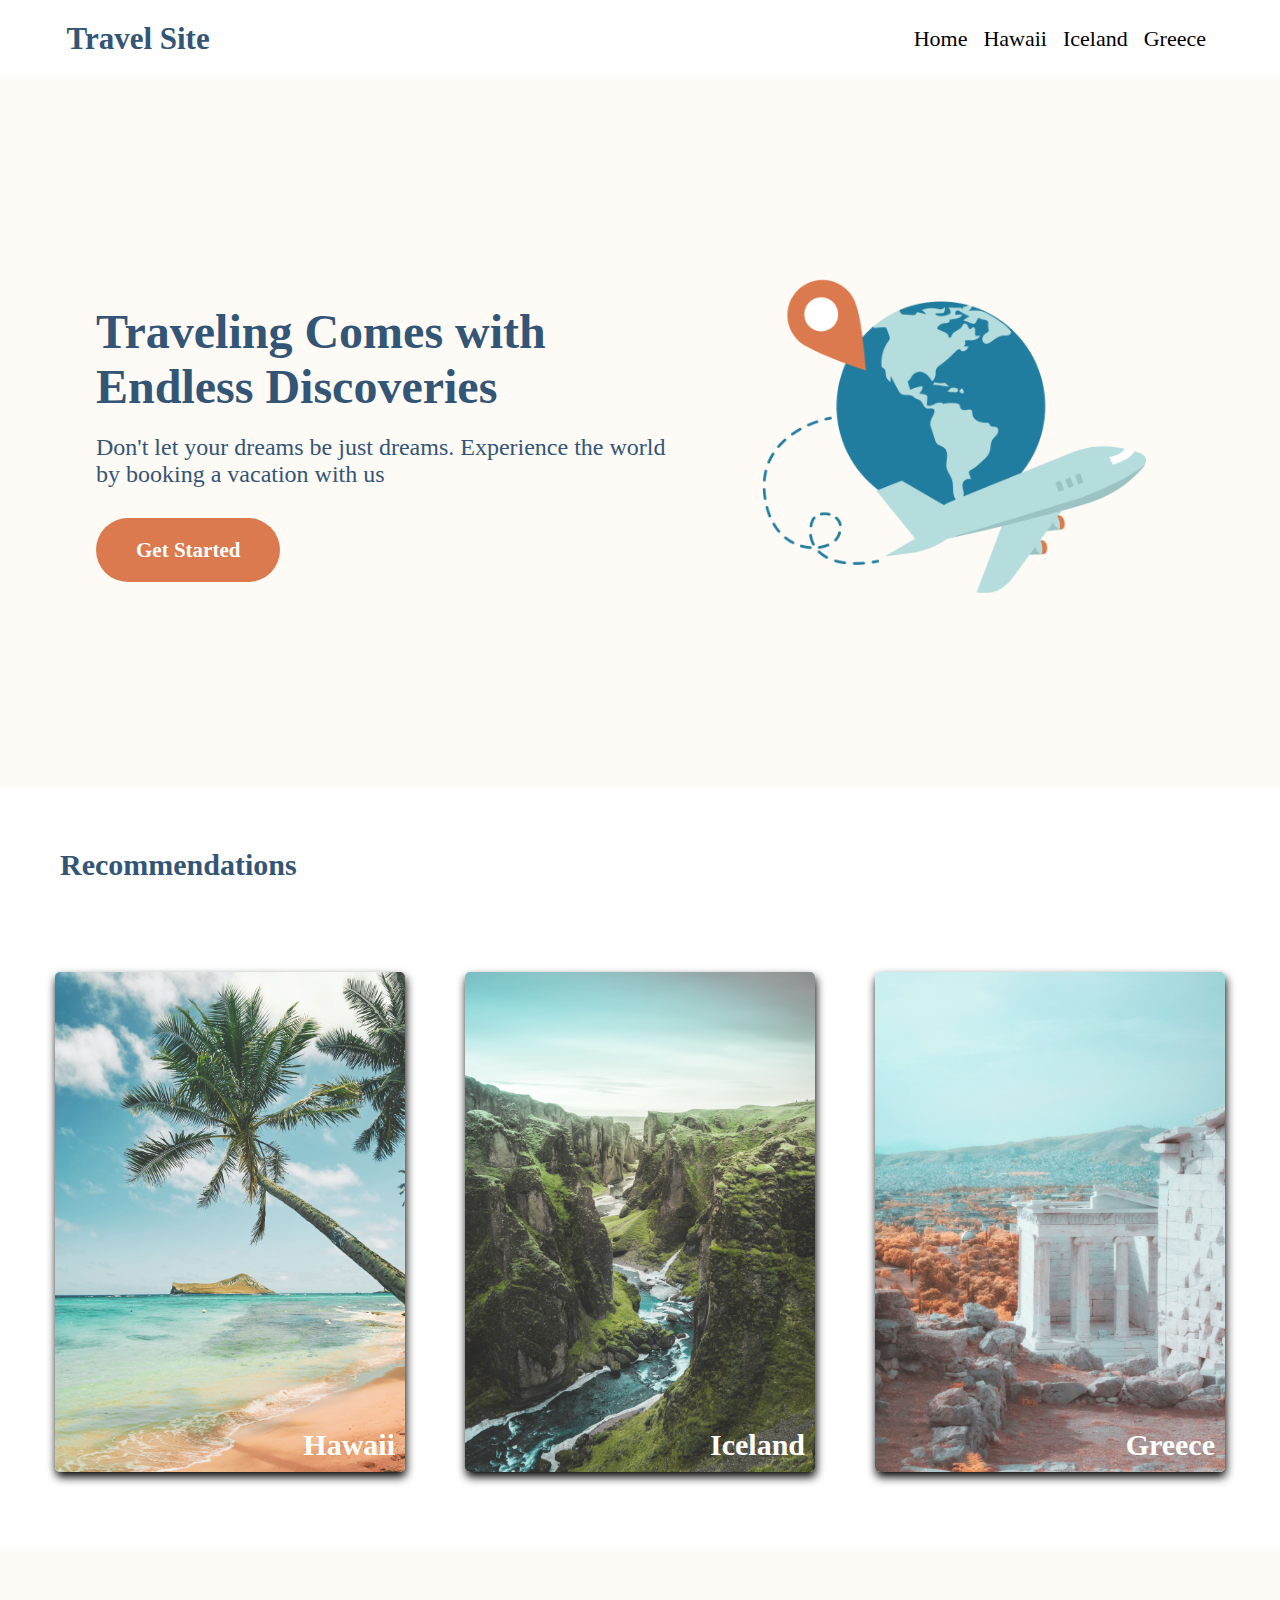
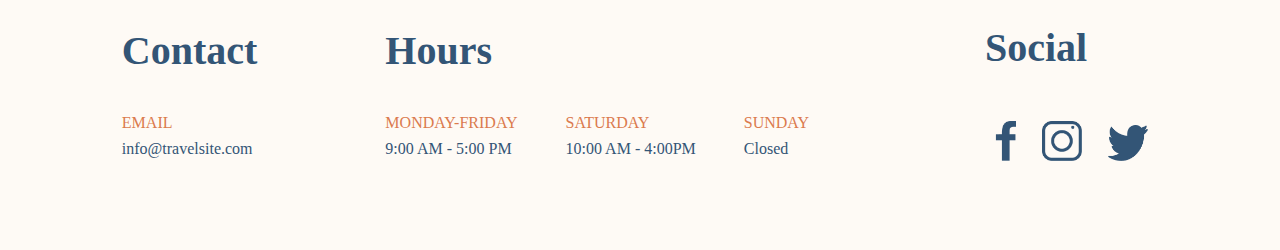
==== index.html @ bbffe51c "final commit" ====
<!DOCTYPE html>
<html lang="en">
<head>
    <meta charset="UTF-8">
    <meta http-equiv="X-UA-Compatible" content="IE=edge">
    <meta name="viewport" content="width=device-width, initial-scale=1.0">
    <title>Travel Site</title>
    <link href="./css/global.css" type="text/css" rel="stylesheet">
    <link href="css/main.css" type="text/css" rel="stylesheet">
</head>
<body>
    <header>
        <nav class="main-nav">
            <h1 class="main-nav__logo">Travel Site</h1>
            <ul class="main-nav__list">
                <li class="main-nav__list-item"><a class="main-nav__list-item" href="index.html">Home</a></li>
                <li class="main-nav__list-item"><a class="main-nav__list-item" href="./pages/hawaii.html">Hawaii</a></li>
                <li class="main-nav__list-item"><a class="main-nav__list-item" href="./pages/iceland.html">Iceland</a></li>
                <li class="main-nav__list-item"><a class="main-nav__list-item" href="./pages/greece.html">Greece</a></li>
            </ul>
        </nav>
        <div class="hero">
            <h1 class="hero__title">Traveling Comes with Endless Discoveries</h1>
            <p class="hero__content">Don't let your dreams be just dreams. Experience the world by booking a vacation with us</p>
            <div>
            <a class="hero__button" href="#">Get Started</a>
            </div>
        </div>
    </header>
<section>
        <h2 class="section-title">Recommendations<h2>
    <div class="cardsContainer">
        <a href="./pages/hawaii.html">
             <div class="card__item card__item--hawaii">Hawaii</div>
        </a>
    <a href="./pages/iceland.html">
            <div class="card__item card__item--iceland">Iceland</div>
    </a>
    <a href="./pages/greece.html">
        <div class="card__item card_item--greece">Greece</div>
    </a>
    </div>
</section>

<footer class="footer-container">
    <!--parent container-->
    <div class="footer__item--contact">
        <h2 class="footer__item--title">Contact</h2>
        <h3 class="footer__item--subtitle">Email</h3>
        <p class="footer__item--text">info@travelsite.com</p>
    </div>

    <div class="footer__item--hours ">
        <h2 class="footer__item--title">Hours</h2>
        <h3 class="footer__item--subtitle">Monday-Friday</h3>
        <p class="footer__item--text">9:00 AM - 5:00 PM</p>
    </div>

    <div class="footer__item--weekend ">
        <p class="footer__item--subtitle">Saturday</p>
        <p class="footer__item--text">10:00 AM - 4:00PM</p>
    </div>

    <div class="footer__item--weekend ">
        <p class="footer__item--subtitle">Sunday</p>
        <p class="footer__item--text">Closed</p>
    </div>
    

    <div class="footer__item--social ">
        <h2 class="footer__item--title">Social<h2>
            <a href="https://www.facebook.com"><img src="./assets/Icons/icon-facebook.png" alt="facebook"></a>
            <a href="https://www.instagram.com"><img src="./assets/Icons/icon-instagram.png" alt="facebook"></a>
            <a href="https://www.twitter.com"><img src="./assets/Icons/icon-twitter.png" alt="facebook"></a>
        </div>
</footer>

</body>
</html>
---- css/global.css ----
*,
*:before,
*:after {
  box-sizing: border-box;
  margin: 0;
  padding: 0;
  font-family: verdana;
}
.main-nav {
    background-color: #ffff;
    display: flex;
    flex-direction: row;
    justify-content: space-between;
    align-items: center;
    margin: 20px;
}
.main-nav__logo {
    font-size: 31px;
    color: #335576;
    display: inline-block;
    margin-left: 1.5em;
}

.main-nav__list {
    display: inline-block;
    margin-right: 3em;
}
.main-nav__list-item{
    font-size: 22px;
    font-weight: 500;
    display: inline-block;
    padding: 3px;
}

.cardsContainer{
    display: flex;
    justify-content: center;
    margin: 2em;
}

.card__item {
    width: 350px;
    height: 500px;
    border-radius: 5px;
    box-shadow: 1px 5px 10px black;
    margin: 1em;
}
.footer-container {
    background-color: #FEFAF5;
    height: 300px;
    display: flex;
    align-items: center;
    justify-content: center;
}
.footer__item--title {
    color: #335576;
    padding-bottom: 1em;
    font-size: 40px;
}
.footer__item--subtitle {
    color: #DB7A4E;
    padding-bottom: 0.5em;
    font-size: 16px;
    font-weight: lighter;
    text-transform: uppercase;
}
.footer__item--text {
    color: #335576;
    padding-bottom: 1em;
}
.footer__item--weekend {
    padding-top: 5.5em;
    align-items: flex-end;
    justify-content: flex-end;
    padding-right: 3em;
}
.footer__item--contact{
    padding-right: 8em;
}

.footer__item--social {
    padding-left: 8em;
    display: flex;
    flex-direction: column;
}
.footer__item--hours {
    padding-right: 3em;

}
img {
    max-width: 60px;
    max-height: 60px;
    padding: 10px;
}
a.main-nav__list-item:link {
    text-decoration: none;
    color: black;
}
a.main-nav__list-item:visited {
    color: black
}
a.main-nav__list-item:hover {
    border-bottom: 3px solid #DB7A4E;
}
a.hero__button {
    color: white;
    text-decoration: none;
}
---- css/main.css ----
*,
*:before,
*:after {
  box-sizing: border-box;
  margin: 0;
  padding: 0;
  font-family: verdana;
}
.hero {
    background-image: url('../assets/Images/hero.png');
    background-repeat: no-repeat;
    background-position: 85% center;
    background-color: #FEFAF5;
    background-size: 30%;
    height: 710px;
    display: flex;
    flex-direction: column;
    justify-content: center;
    padding-left: 6em;
}

.hero__title {
    max-width: 50%;
    font-size: 48px;
    color: #335576;
    margin-bottom: 20px;
}
.hero__content{
    max-width: 50%;
    font-size: 24px;
    color: #335576;
    margin-bottom: 50px;
}
.hero__button{
    color:white;
    font-size: 21px;
    font-weight: bold;
    background-color: #DB7A4E;
    padding: 20px 40px;
    border-radius: 40px;
}
.card__item--hawaii {
    background-image: url('../assets/Images/hawaii.jpg');
    background-position: center center;
    background-size: cover;
    display:flex;
    justify-content: flex-end;
    align-items: flex-end;
    padding: 10px;
    color: white;
    font-size: 30px;
}

.card__item--iceland {
    background-image: url('../assets/Images/iceland.jpg');
    background-position: center center;
    background-size: cover;
    display:flex;
    justify-content: flex-end;
    align-items: flex-end;
    padding: 10px;
    color: white;
    font-size: 30px;
}
.card_item--greece {
    background-image: url('../assets/Images/greece.jpg');
    background-size: cover;
    background-position: center center;
    display:flex;
    justify-content: flex-end;
    align-items: flex-end;
    padding: 10px;
    color: white;
    font-size: 30px;
}
.section-title {
    margin: 2em;
    font-size: 30px;
    color: #335576;
}
a:link {
    text-decoration: none;
}
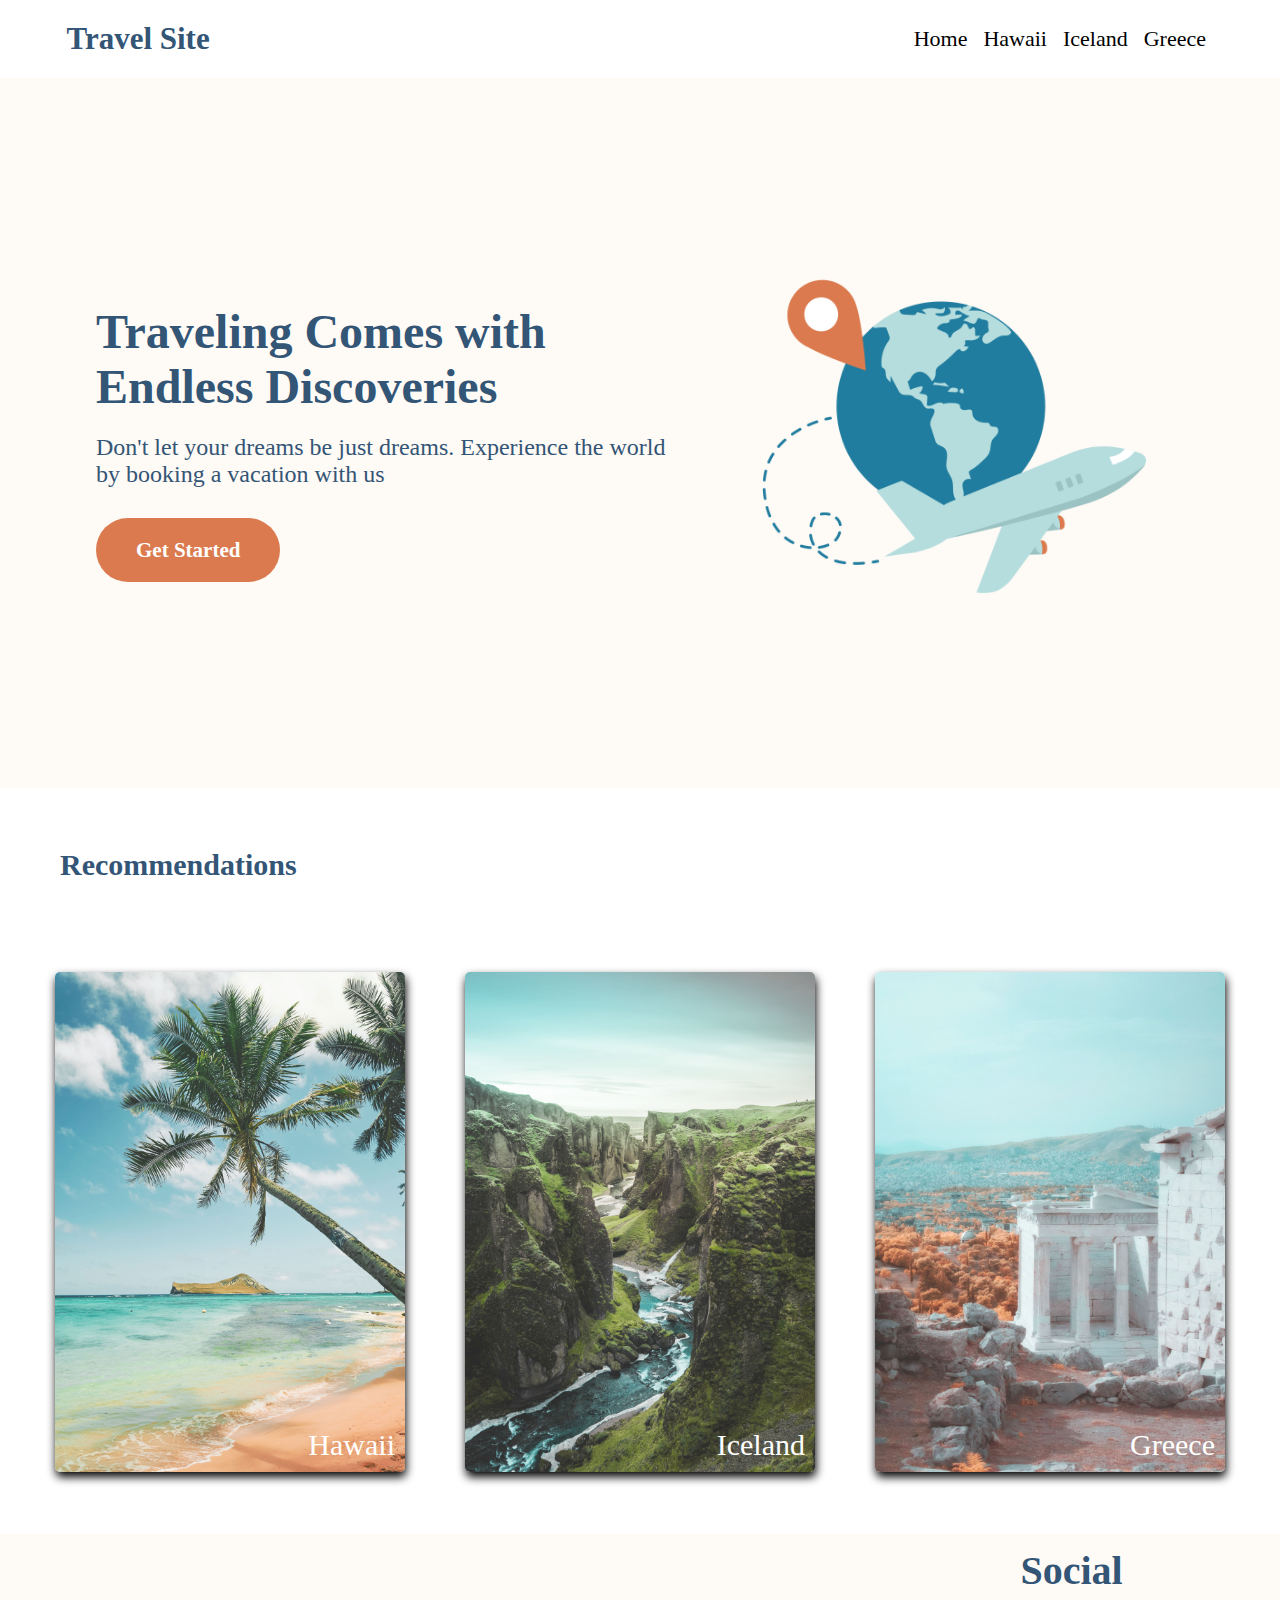
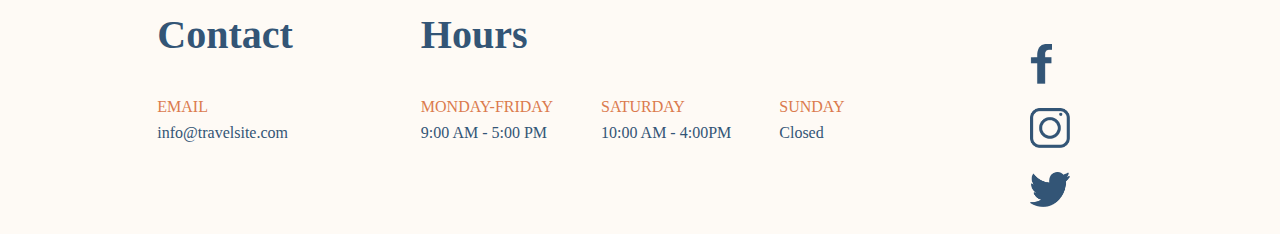
==== commit e5332d16: "fixed syntax errors" ====
--- a/index.html
+++ b/index.html
@@ -1,79 +1,97 @@
 <!DOCTYPE html>
 <html lang="en">
-<head>
-    <meta charset="UTF-8">
-    <meta http-equiv="X-UA-Compatible" content="IE=edge">
-    <meta name="viewport" content="width=device-width, initial-scale=1.0">
+  <head>
+    <meta charset="UTF-8" />
+    <meta http-equiv="X-UA-Compatible" content="IE=edge" />
+    <meta name="viewport" content="width=device-width, initial-scale=1.0" />
     <title>Travel Site</title>
-    <link href="./css/global.css" type="text/css" rel="stylesheet">
-    <link href="css/main.css" type="text/css" rel="stylesheet">
-</head>
-<body>
+    <link href="./css/global.css" type="text/css" rel="stylesheet" />
+    <link href="css/main.css" type="text/css" rel="stylesheet" />
+  </head>
+  <body>
     <header>
-        <nav class="main-nav">
-            <h1 class="main-nav__logo">Travel Site</h1>
-            <ul class="main-nav__list">
-                <li class="main-nav__list-item"><a class="main-nav__list-item" href="index.html">Home</a></li>
-                <li class="main-nav__list-item"><a class="main-nav__list-item" href="./pages/hawaii.html">Hawaii</a></li>
-                <li class="main-nav__list-item"><a class="main-nav__list-item" href="./pages/iceland.html">Iceland</a></li>
-                <li class="main-nav__list-item"><a class="main-nav__list-item" href="./pages/greece.html">Greece</a></li>
-            </ul>
-        </nav>
-        <div class="hero">
-            <h1 class="hero__title">Traveling Comes with Endless Discoveries</h1>
-            <p class="hero__content">Don't let your dreams be just dreams. Experience the world by booking a vacation with us</p>
-            <div>
-            <a class="hero__button" href="#">Get Started</a>
-            </div>
+      <nav class="main-nav">
+        <h1 class="main-nav__logo">Travel Site</h1>
+        <ul class="main-nav__list">
+          <li class="main-nav__list-item">
+            <a class="main-nav__list-item" href="index.html">Home</a>
+          </li>
+          <li class="main-nav__list-item">
+            <a class="main-nav__list-item" href="./pages/hawaii.html">Hawaii</a>
+          </li>
+          <li class="main-nav__list-item">
+            <a class="main-nav__list-item" href="./pages/iceland.html"
+              >Iceland</a
+            >
+          </li>
+          <li class="main-nav__list-item">
+            <a class="main-nav__list-item" href="./pages/greece.html">Greece</a>
+          </li>
+        </ul>
+      </nav>
+      <div class="hero">
+        <h1 class="hero__title">Traveling Comes with Endless Discoveries</h1>
+        <p class="hero__content">
+          Don't let your dreams be just dreams. Experience the world by booking
+          a vacation with us
+        </p>
+        <div>
+          <a class="hero__button" href="#">Get Started</a>
         </div>
+      </div>
     </header>
-<section>
-        <h2 class="section-title">Recommendations<h2>
-    <div class="cardsContainer">
+    <section>
+      <h2 class="section-title">Recommendations</h2>
+
+      <div class="cardsContainer">
         <a href="./pages/hawaii.html">
-             <div class="card__item card__item--hawaii">Hawaii</div>
+          <div class="card__item card__item--hawaii">Hawaii</div>
         </a>
-    <a href="./pages/iceland.html">
-            <div class="card__item card__item--iceland">Iceland</div>
-    </a>
-    <a href="./pages/greece.html">
-        <div class="card__item card_item--greece">Greece</div>
-    </a>
-    </div>
-</section>
+        <a href="./pages/iceland.html">
+          <div class="card__item card__item--iceland">Iceland</div>
+        </a>
+        <a href="./pages/greece.html">
+          <div class="card__item card_item--greece">Greece</div>
+        </a>
+      </div>
+    </section>
 
-<footer class="footer-container">
-    <!--parent container-->
-    <div class="footer__item--contact">
+    <footer class="footer-container">
+      <!--parent container-->
+      <div class="footer__item--contact">
         <h2 class="footer__item--title">Contact</h2>
         <h3 class="footer__item--subtitle">Email</h3>
         <p class="footer__item--text">info@travelsite.com</p>
-    </div>
+      </div>
 
-    <div class="footer__item--hours ">
+      <div class="footer__item--hours">
         <h2 class="footer__item--title">Hours</h2>
         <h3 class="footer__item--subtitle">Monday-Friday</h3>
         <p class="footer__item--text">9:00 AM - 5:00 PM</p>
-    </div>
+      </div>
 
-    <div class="footer__item--weekend ">
+      <div class="footer__item--weekend">
         <p class="footer__item--subtitle">Saturday</p>
         <p class="footer__item--text">10:00 AM - 4:00PM</p>
-    </div>
+      </div>
 
-    <div class="footer__item--weekend ">
+      <div class="footer__item--weekend">
         <p class="footer__item--subtitle">Sunday</p>
         <p class="footer__item--text">Closed</p>
-    </div>
-    
+      </div>
 
-    <div class="footer__item--social ">
-        <h2 class="footer__item--title">Social<h2>
-            <a href="https://www.facebook.com"><img src="./assets/Icons/icon-facebook.png" alt="facebook"></a>
-            <a href="https://www.instagram.com"><img src="./assets/Icons/icon-instagram.png" alt="facebook"></a>
-            <a href="https://www.twitter.com"><img src="./assets/Icons/icon-twitter.png" alt="facebook"></a>
-        </div>
-</footer>
-
-</body>
-</html>+      <div class="footer__item--social">
+        <h2 class="footer__item--title">Social</h2>
+        <a href="https://www.facebook.com"
+          ><img src="./assets/Icons/icon-facebook.png" alt="facebook"
+        /></a>
+        <a href="https://www.instagram.com"
+          ><img src="./assets/Icons/icon-instagram.png" alt="facebook"
+        /></a>
+        <a href="https://www.twitter.com"
+          ><img src="./assets/Icons/icon-twitter.png" alt="facebook"
+        /></a>
+      </div>
+    </footer>
+  </body>
+</html>
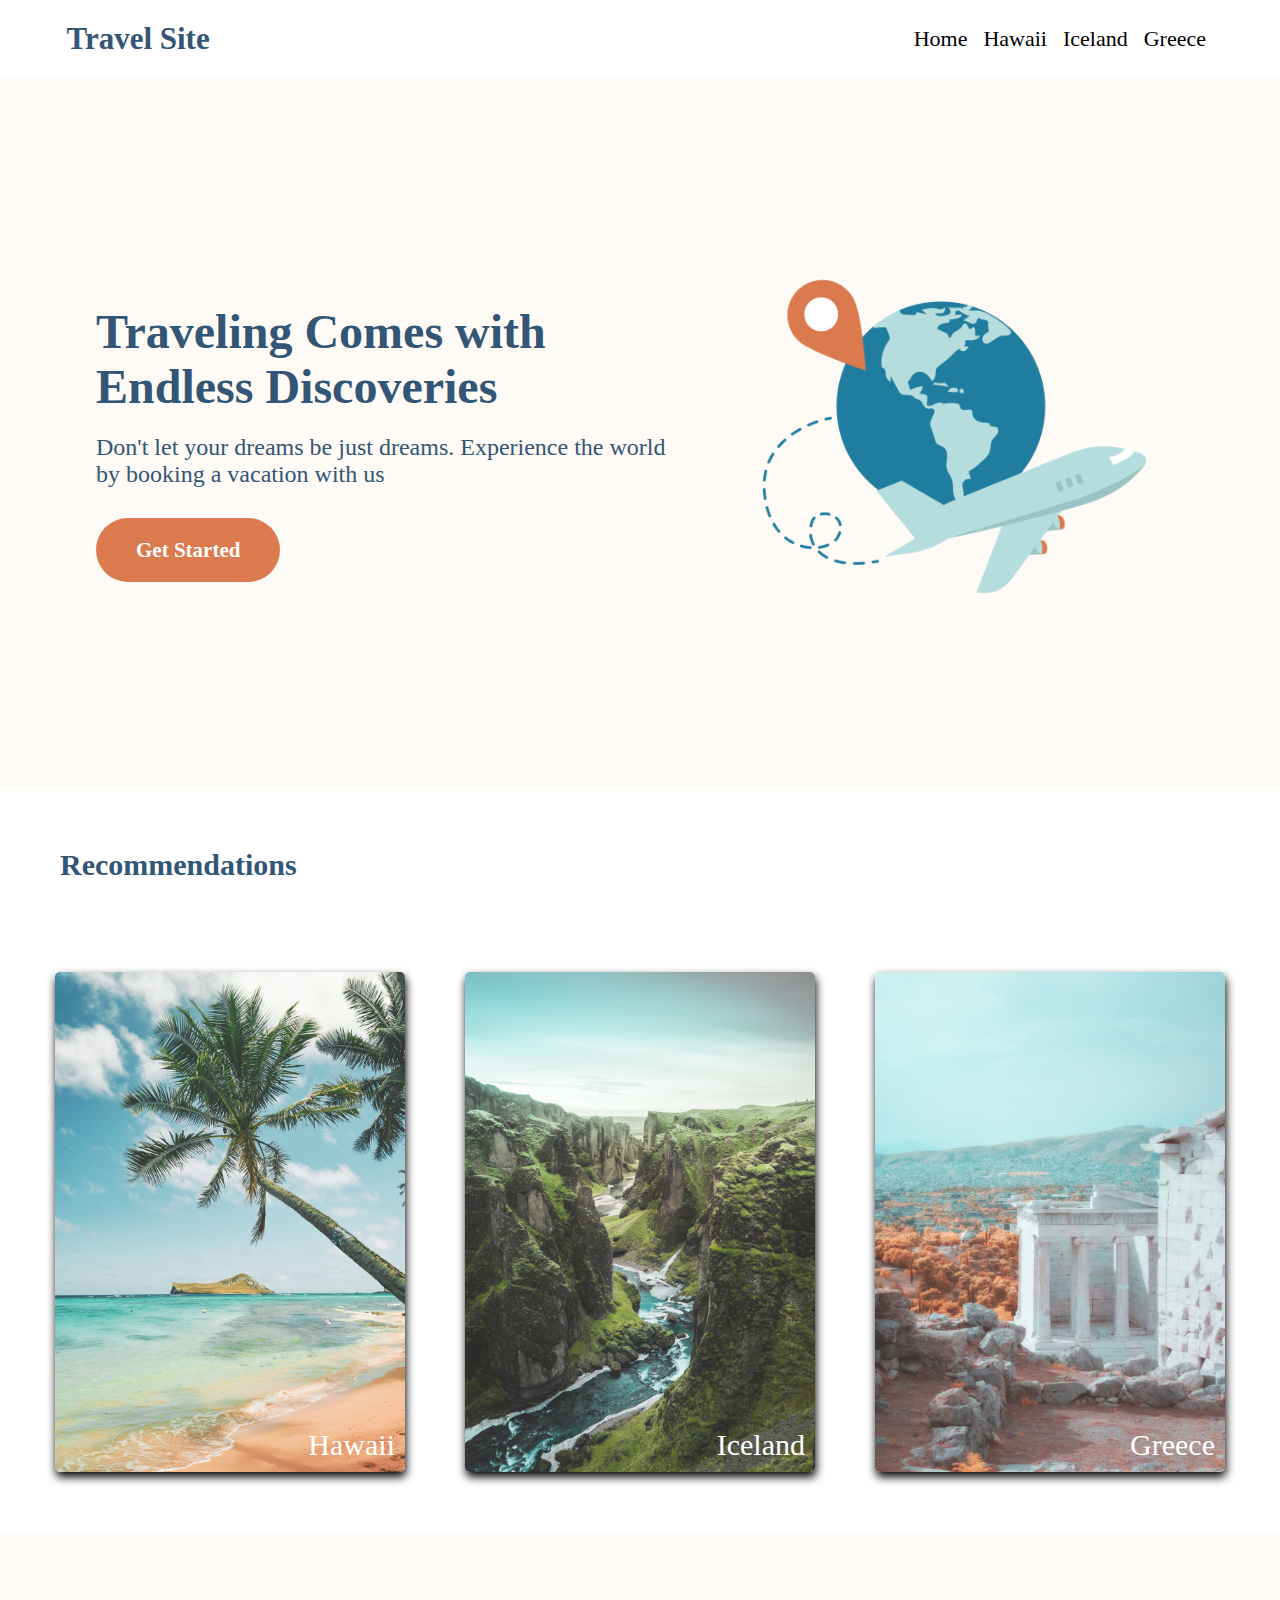
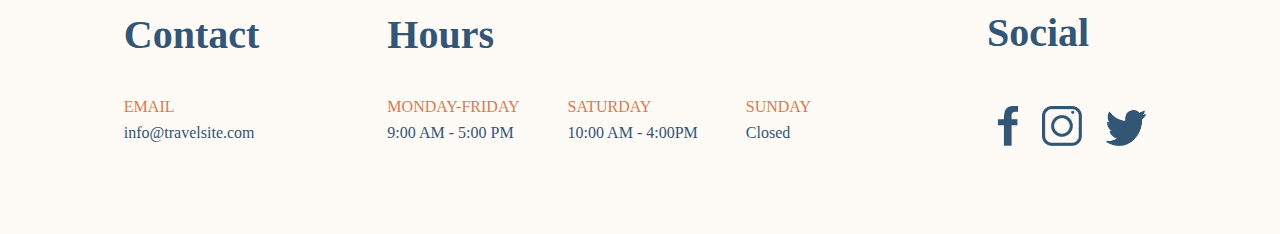
==== commit bc60394f: "footer and form styling fix" ====
--- a/index.html
+++ b/index.html
@@ -36,7 +36,11 @@
           a vacation with us
         </p>
         <div>
-          <a class="hero__button" href="#">Get Started</a>
+          <a
+            class="hero__button"
+            href="../aymee-flores-travelsite/pages/travelform.html"
+            >Get Started</a
+          >
         </div>
       </div>
     </header>
@@ -82,15 +86,17 @@
 
       <div class="footer__item--social">
         <h2 class="footer__item--title">Social</h2>
-        <a href="https://www.facebook.com"
-          ><img src="./assets/Icons/icon-facebook.png" alt="facebook"
-        /></a>
-        <a href="https://www.instagram.com"
-          ><img src="./assets/Icons/icon-instagram.png" alt="facebook"
-        /></a>
-        <a href="https://www.twitter.com"
-          ><img src="./assets/Icons/icon-twitter.png" alt="facebook"
-        /></a>
+        <figure>
+          <a href="https://www.facebook.com"
+            ><img src="./assets/Icons/icon-facebook.png" alt="facebook"
+          /></a>
+          <a href="https://www.instagram.com"
+            ><img src="./assets/Icons/icon-instagram.png" alt="facebook"
+          /></a>
+          <a href="https://www.twitter.com"
+            ><img src="./assets/Icons/icon-twitter.png" alt="facebook"
+          /></a>
+        </figure>
       </div>
     </footer>
   </body>
--- a/css/global.css
+++ b/css/global.css
@@ -7,102 +7,101 @@
   font-family: verdana;
 }
 .main-nav {
-    background-color: #ffff;
-    display: flex;
-    flex-direction: row;
-    justify-content: space-between;
-    align-items: center;
-    margin: 20px;
+  background-color: #ffff;
+  display: flex;
+  flex-direction: row;
+  justify-content: space-between;
+  align-items: center;
+  margin: 20px;
 }
 .main-nav__logo {
-    font-size: 31px;
-    color: #335576;
-    display: inline-block;
-    margin-left: 1.5em;
+  font-size: 31px;
+  color: #335576;
+  display: inline-block;
+  margin-left: 1.5em;
 }
 
 .main-nav__list {
-    display: inline-block;
-    margin-right: 3em;
+  display: inline-block;
+  margin-right: 3em;
 }
-.main-nav__list-item{
-    font-size: 22px;
-    font-weight: 500;
-    display: inline-block;
-    padding: 3px;
+.main-nav__list-item {
+  font-size: 22px;
+  font-weight: 500;
+  display: inline-block;
+  padding: 3px;
 }
 
-.cardsContainer{
-    display: flex;
-    justify-content: center;
-    margin: 2em;
+.cardsContainer {
+  display: flex;
+  justify-content: center;
+  margin: 2em;
 }
 
 .card__item {
-    width: 350px;
-    height: 500px;
-    border-radius: 5px;
-    box-shadow: 1px 5px 10px black;
-    margin: 1em;
+  width: 350px;
+  height: 500px;
+  border-radius: 5px;
+  box-shadow: 1px 5px 10px black;
+  margin: 1em;
 }
 .footer-container {
-    background-color: #FEFAF5;
-    height: 300px;
-    display: flex;
-    align-items: center;
-    justify-content: center;
+  background-color: #fefaf5;
+  height: 300px;
+  display: flex;
+  align-items: center;
+  justify-content: center;
 }
 .footer__item--title {
-    color: #335576;
-    padding-bottom: 1em;
-    font-size: 40px;
+  color: #335576;
+  padding-bottom: 1em;
+  font-size: 40px;
 }
 .footer__item--subtitle {
-    color: #DB7A4E;
-    padding-bottom: 0.5em;
-    font-size: 16px;
-    font-weight: lighter;
-    text-transform: uppercase;
+  color: #db7a4e;
+  padding-bottom: 0.5em;
+  font-size: 16px;
+  font-weight: lighter;
+  text-transform: uppercase;
 }
 .footer__item--text {
-    color: #335576;
-    padding-bottom: 1em;
+  color: #335576;
+  padding-bottom: 1em;
 }
 .footer__item--weekend {
-    padding-top: 5.5em;
-    align-items: flex-end;
-    justify-content: flex-end;
-    padding-right: 3em;
+  padding-top: 5.5em;
+  align-items: flex-end;
+  justify-content: flex-end;
+  padding-right: 3em;
 }
-.footer__item--contact{
-    padding-right: 8em;
+.footer__item--contact {
+  padding-right: 8em;
 }
 
 .footer__item--social {
-    padding-left: 8em;
-    display: flex;
-    flex-direction: column;
+  padding-left: 8em;
+  display: flex;
+  flex-direction: column;
 }
 .footer__item--hours {
-    padding-right: 3em;
-
+  padding-right: 3em;
 }
 img {
-    max-width: 60px;
-    max-height: 60px;
-    padding: 10px;
+  max-width: 60px;
+  max-height: 60px;
+  padding: 10px;
 }
 a.main-nav__list-item:link {
-    text-decoration: none;
-    color: black;
+  text-decoration: none;
+  color: black;
 }
 a.main-nav__list-item:visited {
-    color: black
+  color: black;
 }
 a.main-nav__list-item:hover {
-    border-bottom: 3px solid #DB7A4E;
+  border-bottom: 3px solid #db7a4e;
 }
 a.hero__button {
-    color: white;
-    text-decoration: none;
+  color: white;
+  text-decoration: none;
 }
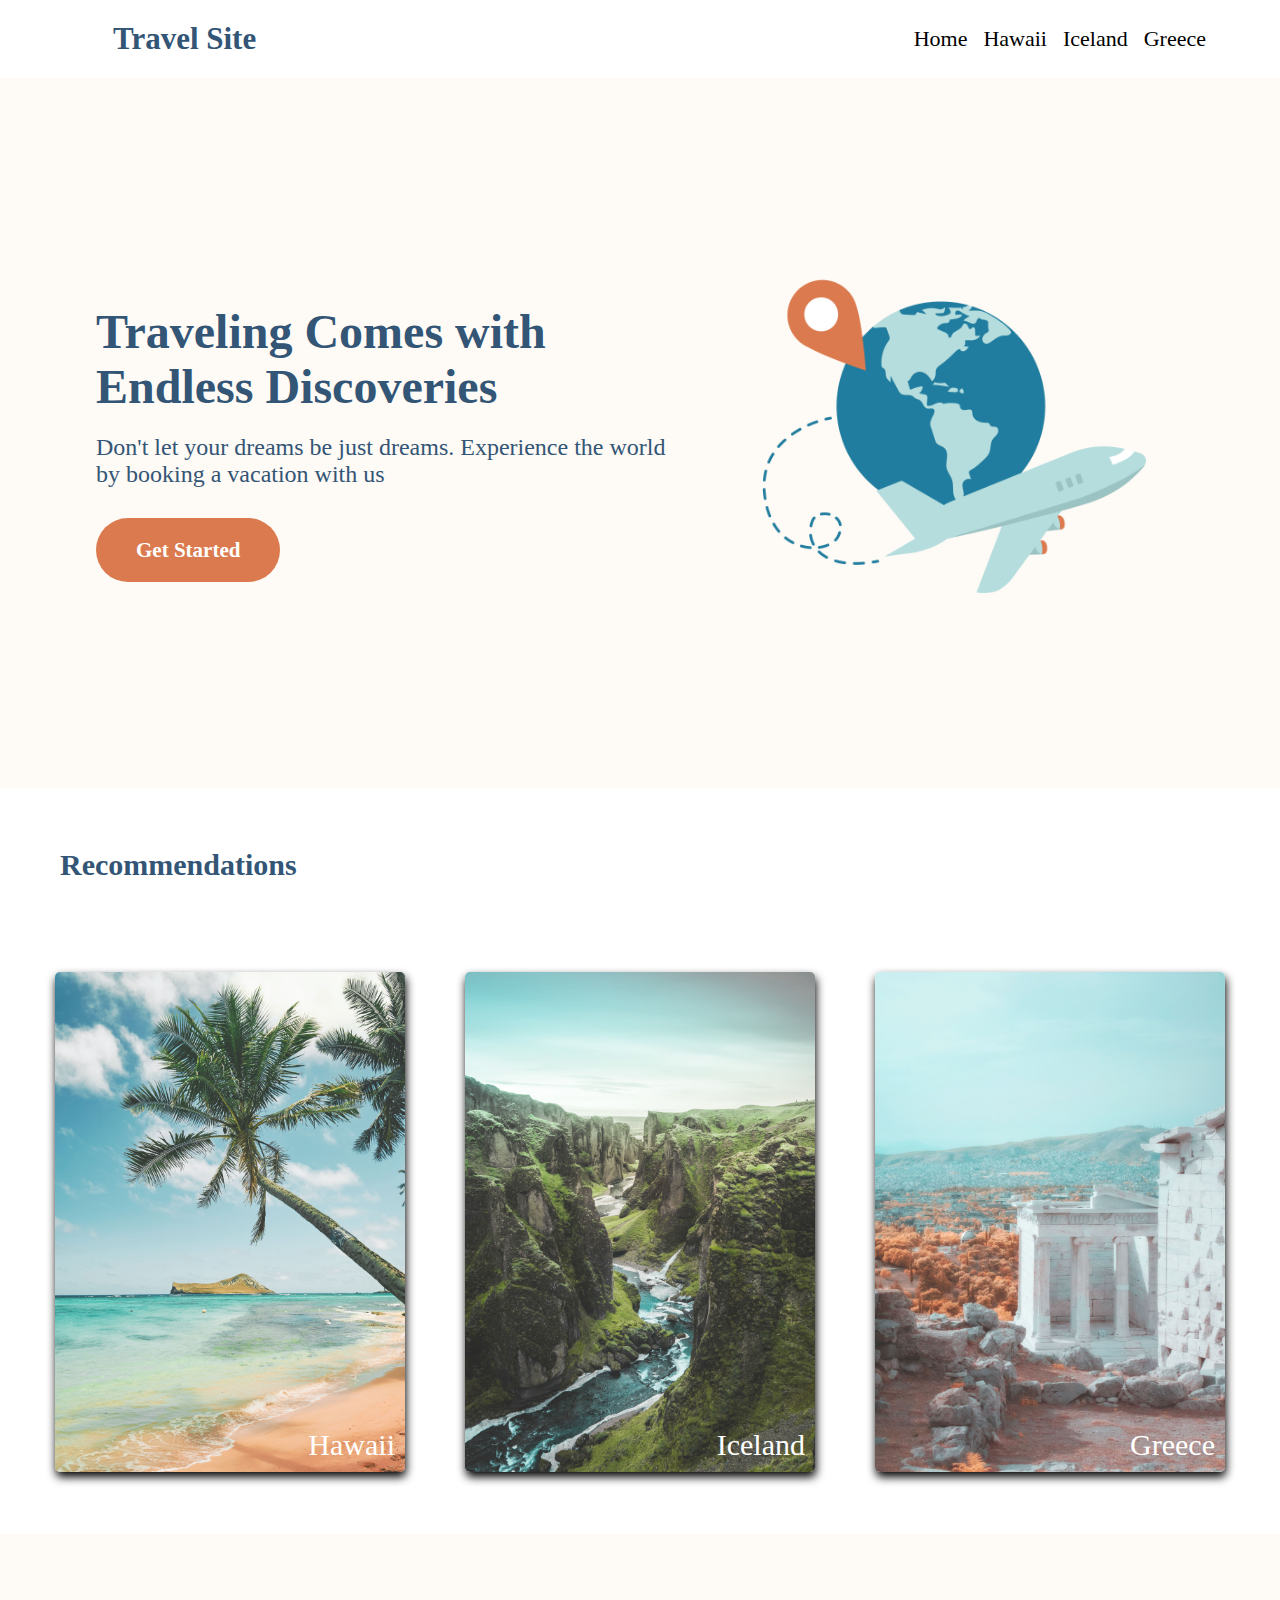
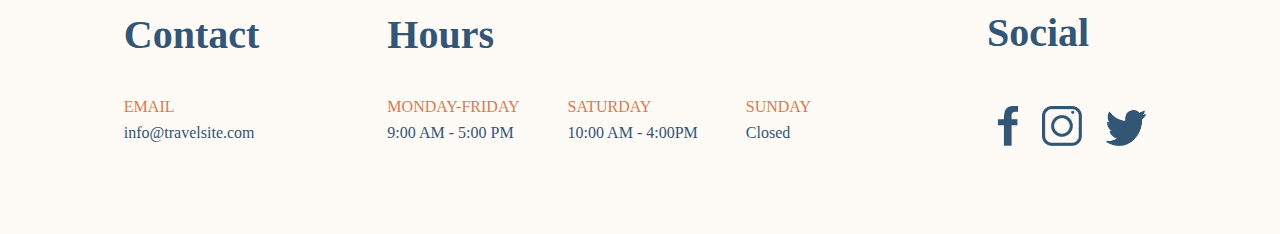
==== commit 24b358a4: "links and styling fixes" ====
--- a/index.html
+++ b/index.html
@@ -11,7 +11,9 @@
   <body>
     <header>
       <nav class="main-nav">
-        <h1 class="main-nav__logo">Travel Site</h1>
+        <h1 class="main-nav__logo">
+          <a class="main-nav__logo" href="./index.html">Travel Site</a>
+        </h1>
         <ul class="main-nav__list">
           <li class="main-nav__list-item">
             <a class="main-nav__list-item" href="index.html">Home</a>
@@ -36,11 +38,7 @@
           a vacation with us
         </p>
         <div>
-          <a
-            class="hero__button"
-            href="../aymee-flores-travelsite/pages/travelform.html"
-            >Get Started</a
-          >
+          <a class="hero__button" href="./pages/travelform.html">Get Started</a>
         </div>
       </div>
     </header>
--- a/css/global.css
+++ b/css/global.css
@@ -105,3 +105,6 @@
   color: white;
   text-decoration: none;
 }
+a {
+  text-decoration: none;
+}
